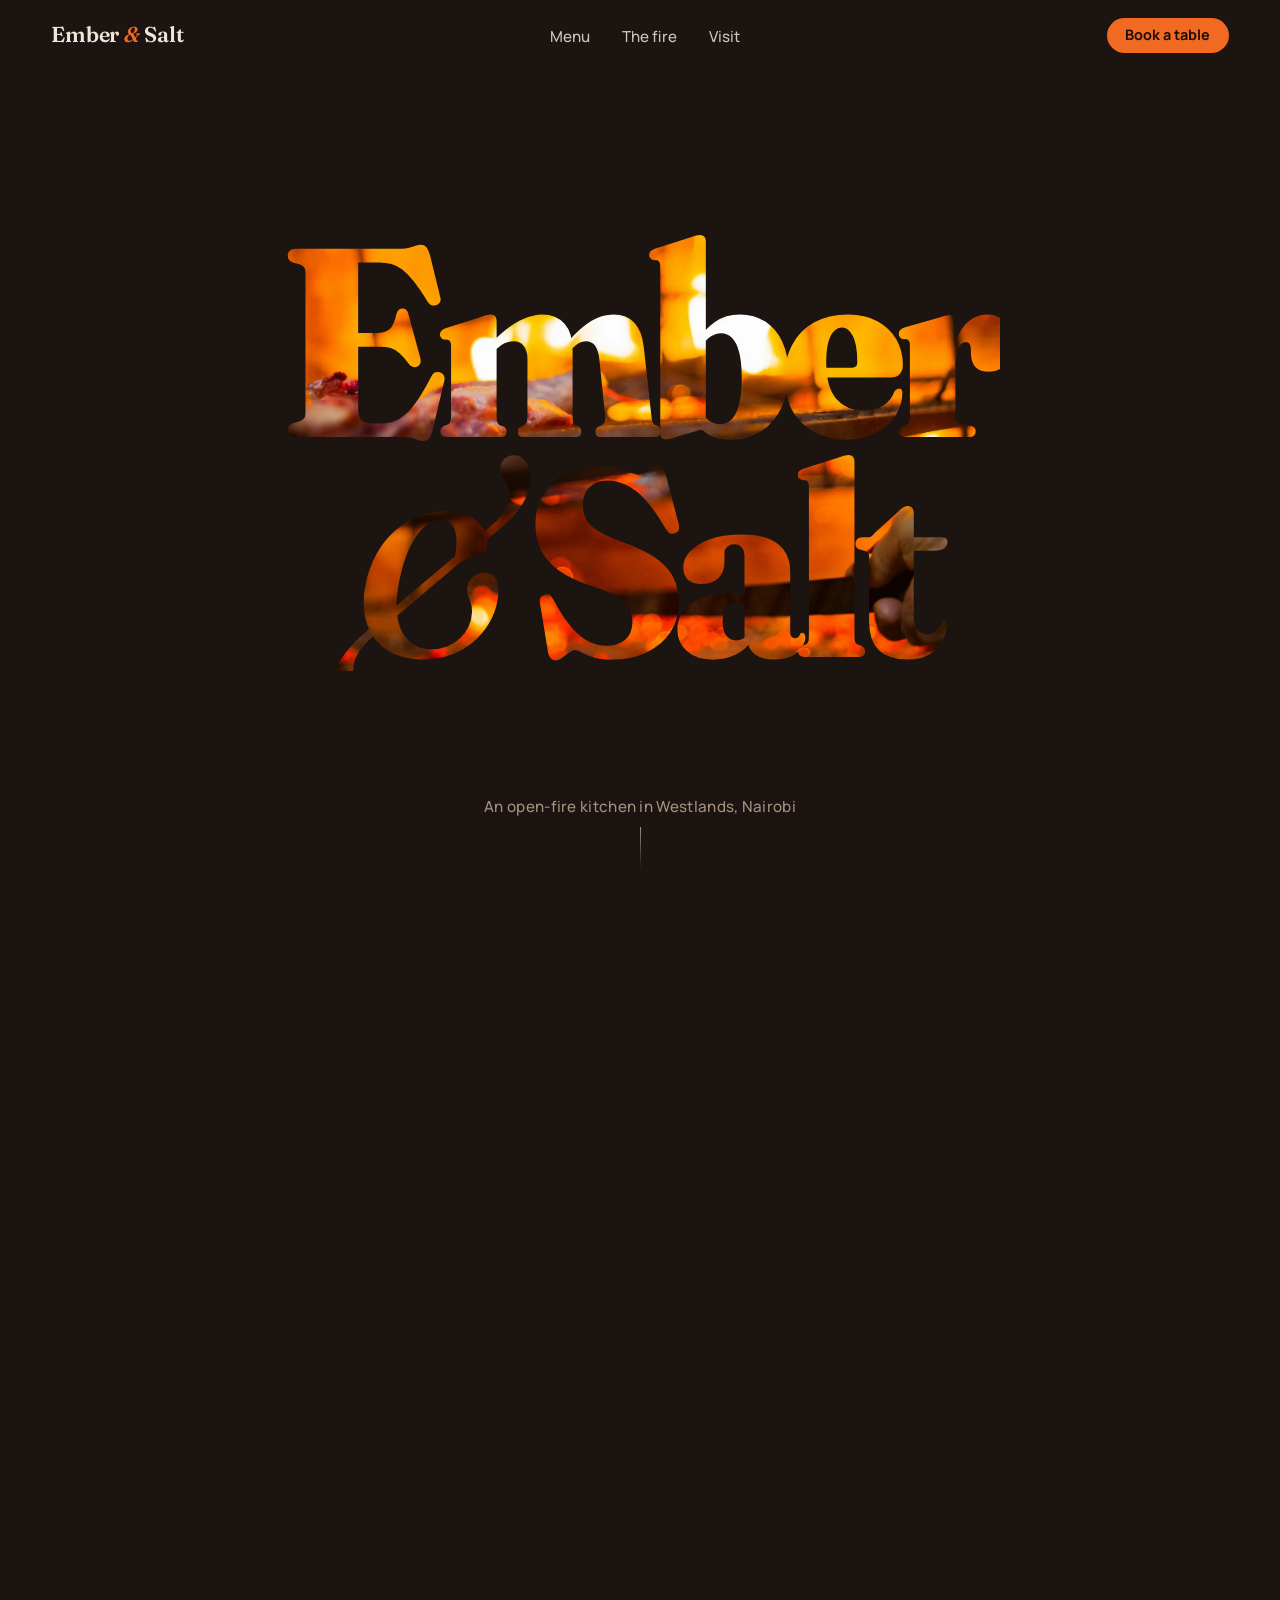
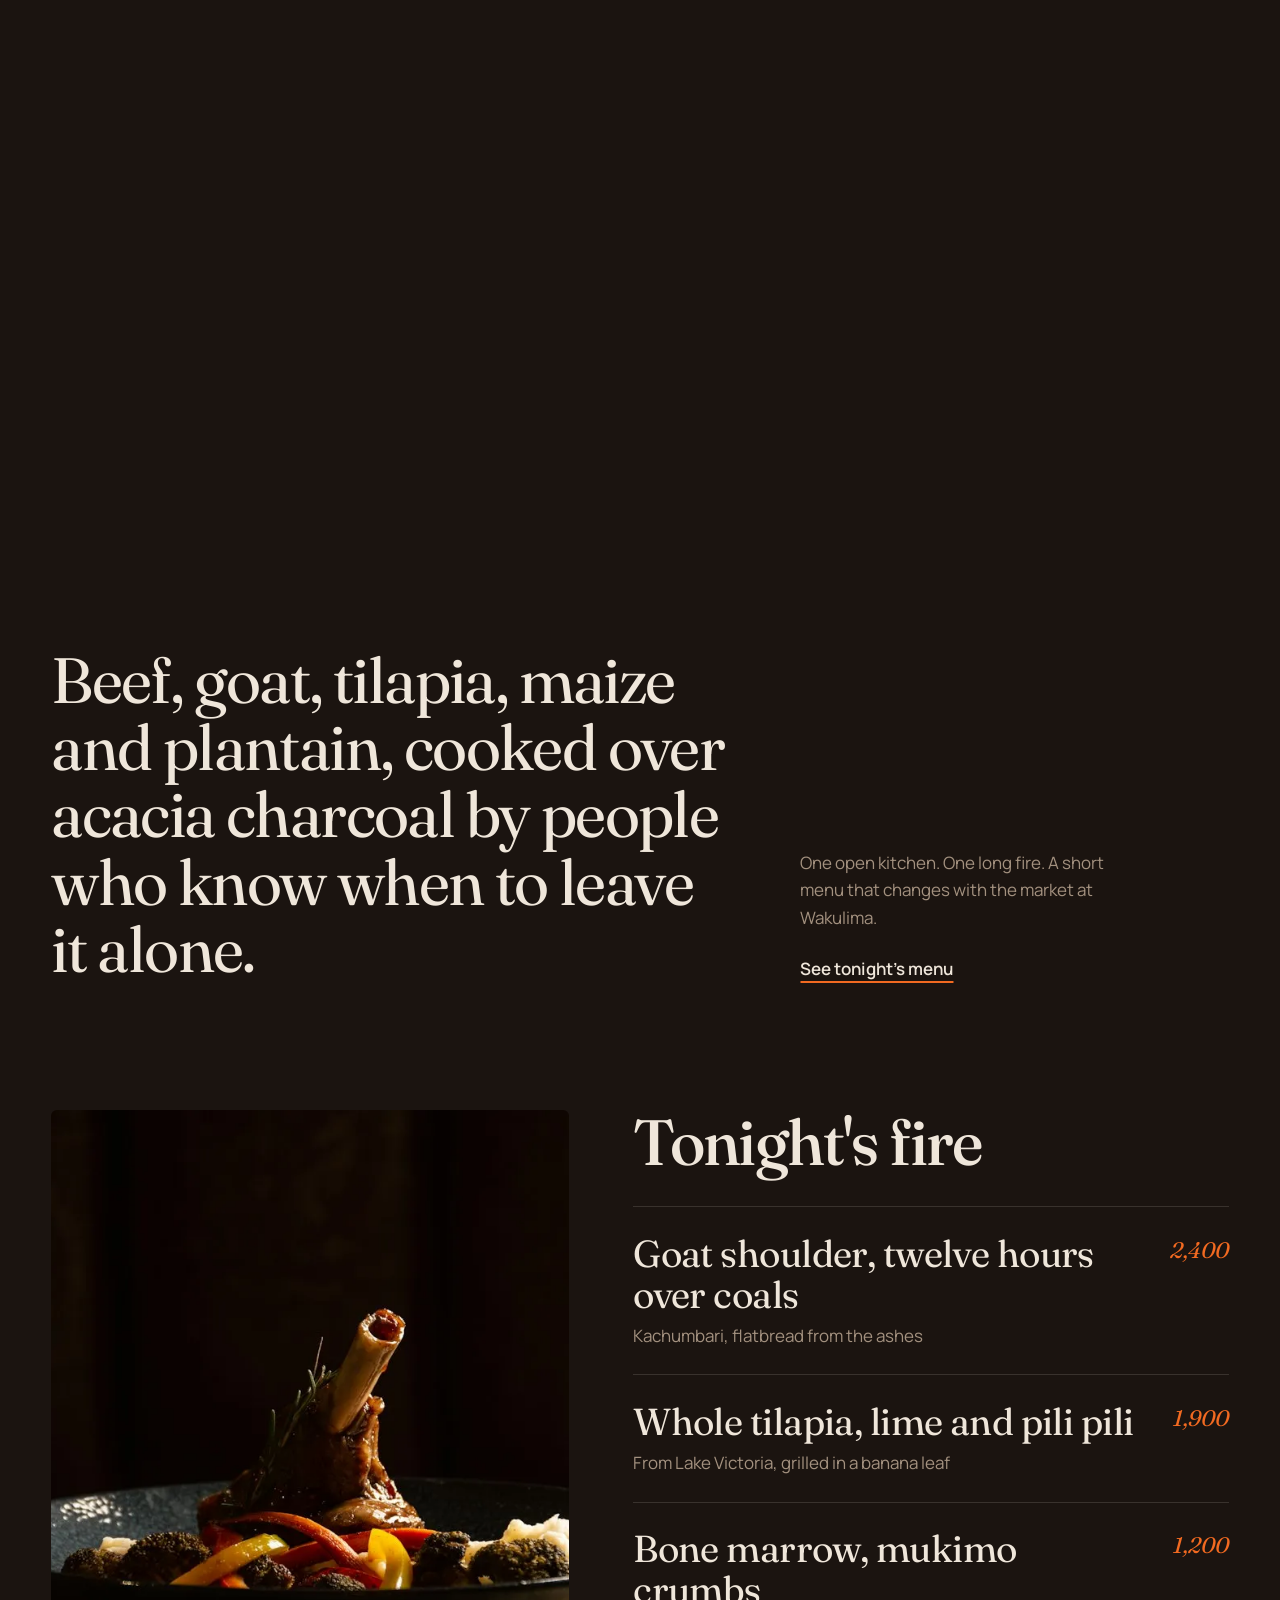
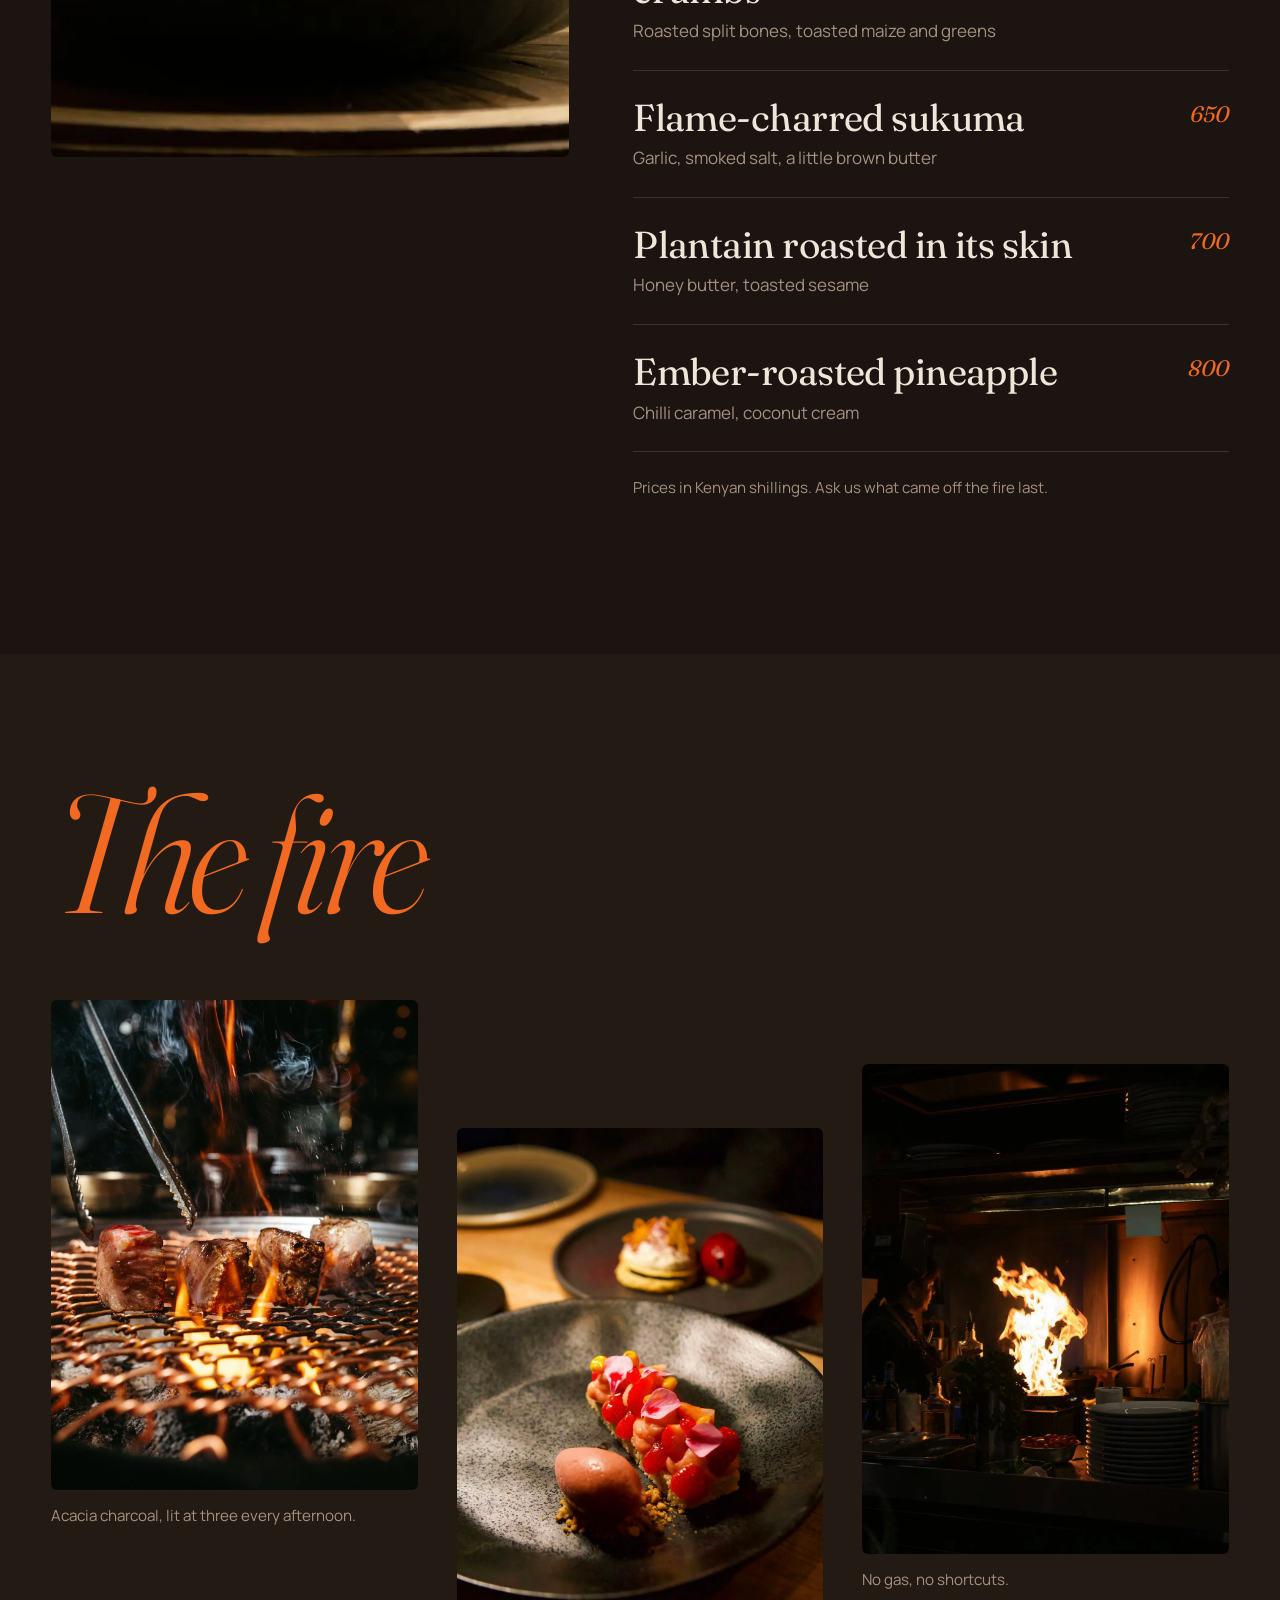
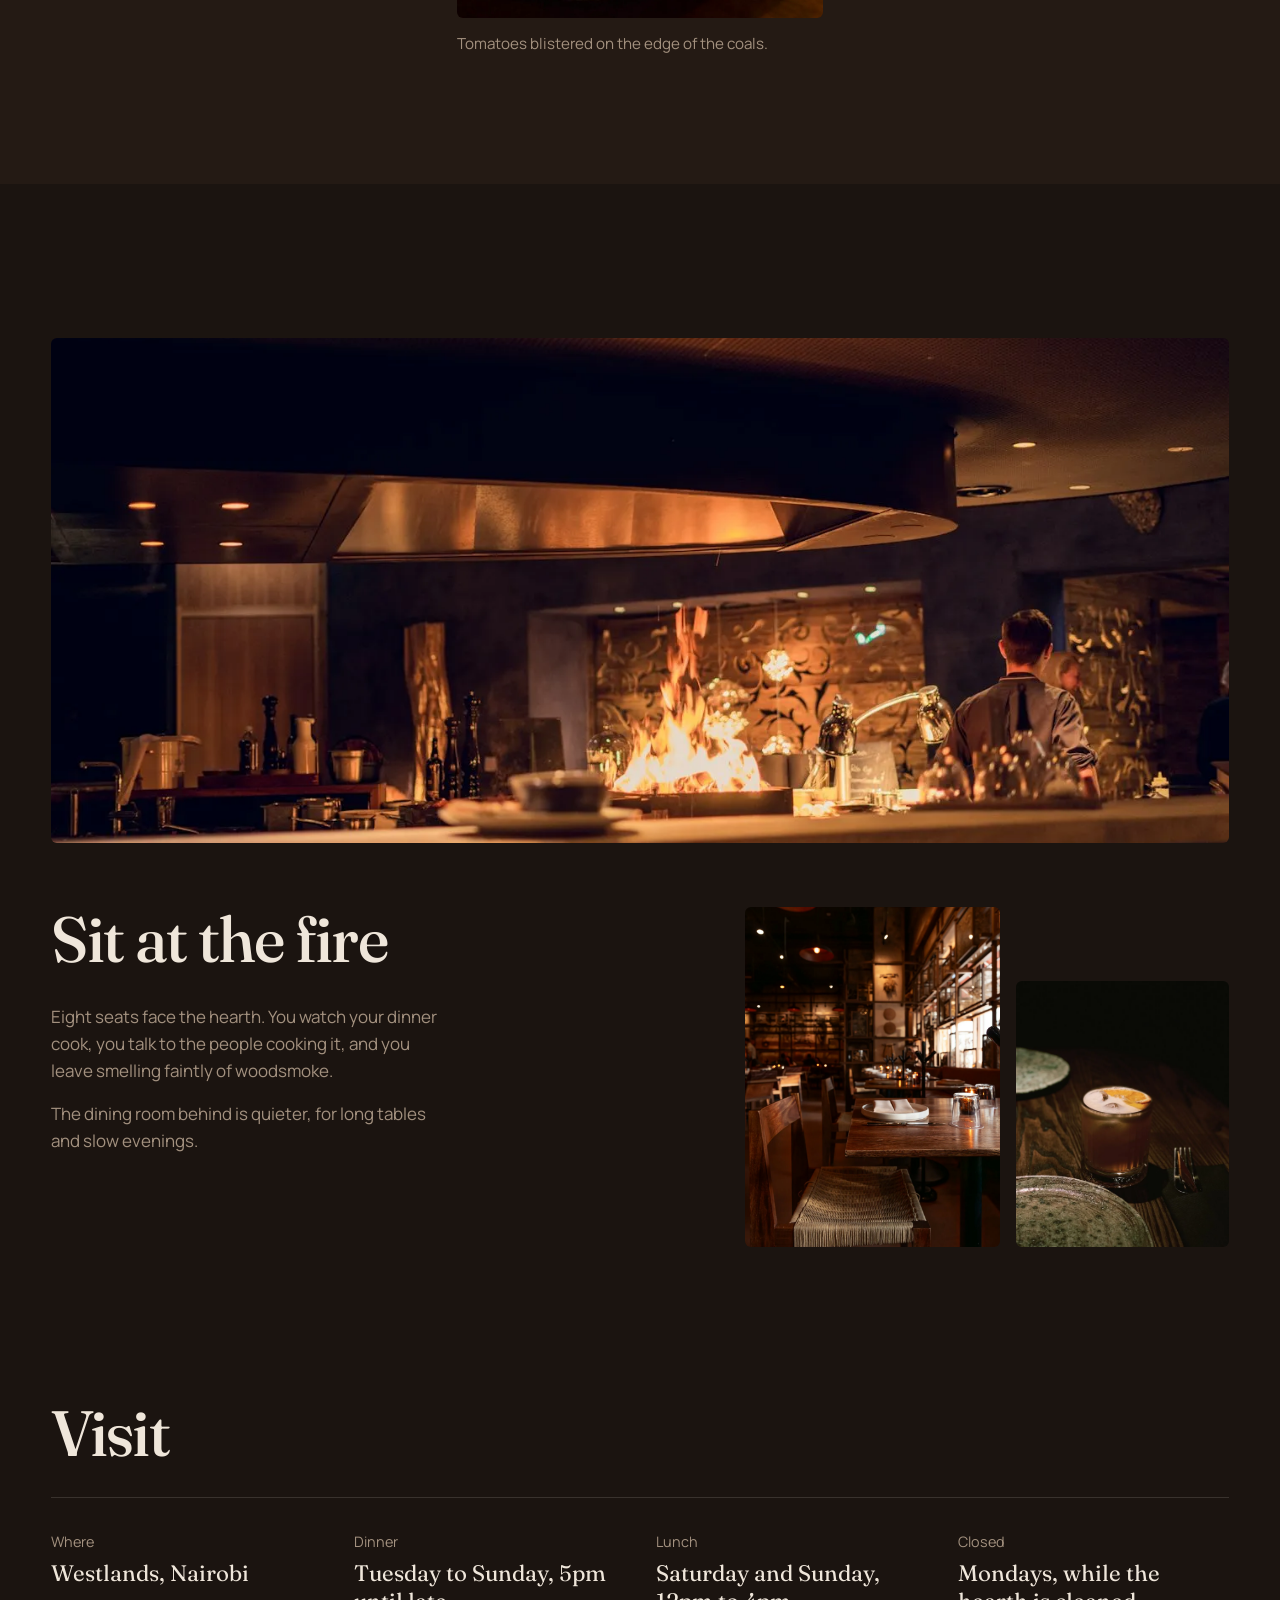
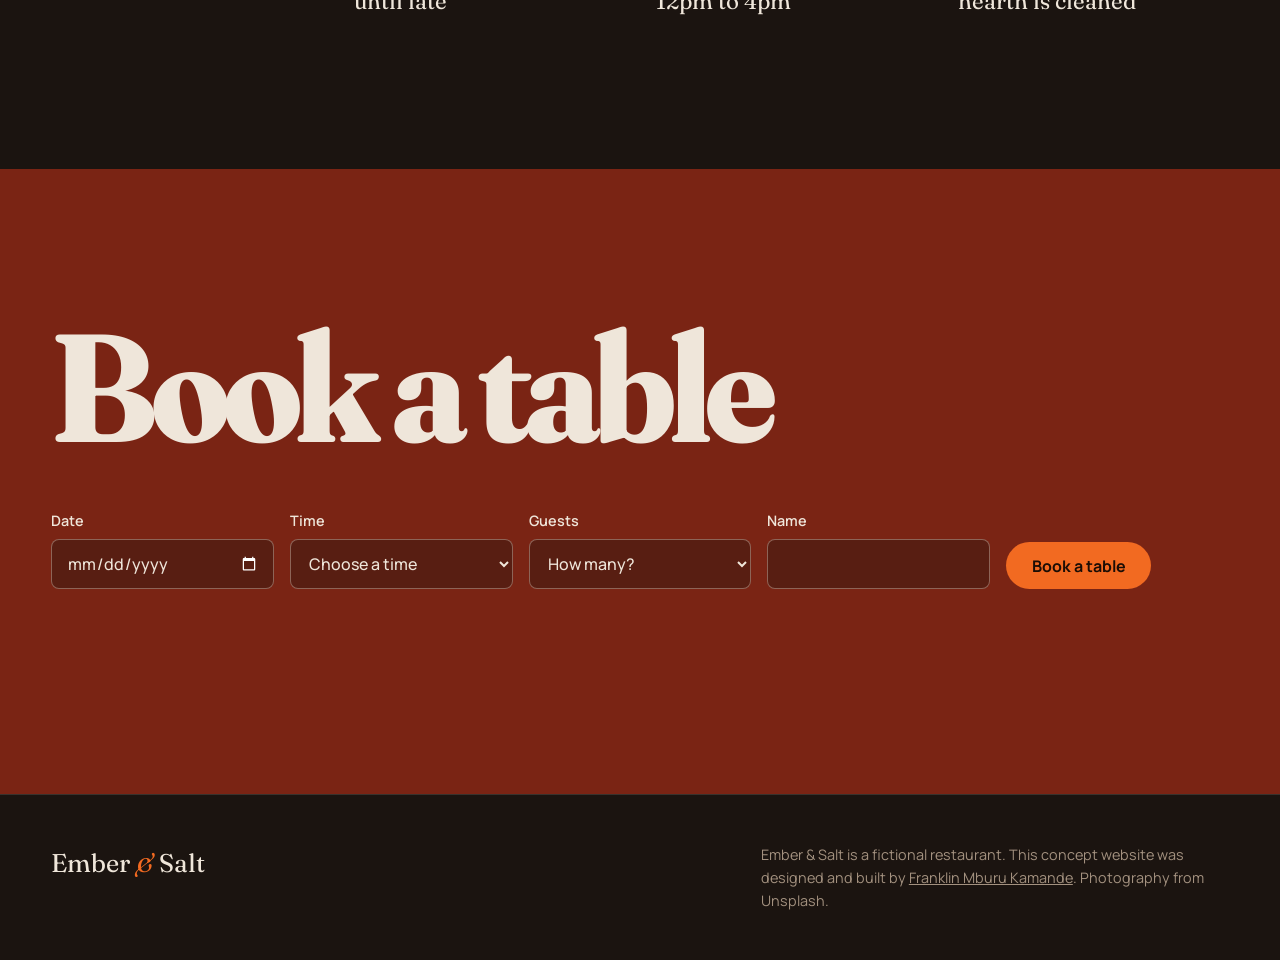
==== public/concepts/ember-and-salt/index.html @ 33015d69 "cp-16: Websites gallery shows three real concept sites (Keja, Ember & Salt, Nguvu) with real screens" ====
<!doctype html>
<html lang="en">
<head>
  <meta charset="utf-8">
  <meta name="viewport" content="width=device-width, initial-scale=1">
  <title>Ember &amp; Salt — Open-fire kitchen, Westlands, Nairobi</title>
  <meta name="description" content="An open-fire kitchen in Westlands, Nairobi. Everything is cooked over acacia charcoal. A concept website by Franklin Mburu Kamande.">
  <meta name="theme-color" content="#1B1410">
  <link rel="preload" href="fonts/fraunces.woff2" as="font" type="font/woff2" crossorigin>
  <link rel="preload" href="images/hero-fire.webp" as="image">
  <link rel="icon" href="data:image/svg+xml,%3Csvg xmlns='http://www.w3.org/2000/svg' viewBox='0 0 64 64'%3E%3Crect width='64' height='64' rx='14' fill='%231B1410'/%3E%3Ctext x='32' y='44' text-anchor='middle' font-family='Georgia,serif' font-size='34' font-style='italic' fill='%23F26A21'%3E%26amp;%3C/text%3E%3C/svg%3E">
  <link rel="stylesheet" href="styles.css">
</head>
<body>
  <a class="skip" href="#main">Skip to content</a>

  <header class="nav" id="nav">
    <a class="nav__brand" href="#top" aria-label="Ember and Salt, back to top">Ember <i>&amp;</i> Salt</a>
    <nav aria-label="Main">
      <ul class="nav__links">
        <li><a href="#menu">Menu</a></li>
        <li><a href="#fire">The fire</a></li>
        <li><a href="#visit">Visit</a></li>
      </ul>
    </nav>
    <a class="btn btn--small" href="#book">Book a table</a>
  </header>

  <main id="main">
    <!-- Hero: the name is filled with fire; scrolling dives through it -->
    <section class="hero" id="top" aria-label="Ember and Salt">
      <div class="hero__stage">
        <img class="hero__photo" src="images/hero-fire.webp" alt="Flames rising behind a grill loaded with meat over glowing charcoal" width="1800" height="2700">
        <div class="hero__shade" aria-hidden="true"></div>
        <h1 class="hero__title">
          <span class="hero__word">Ember</span>
          <span class="hero__word hero__word--amp"><i>&amp;</i> Salt</span>
        </h1>
        <p class="hero__line">An open-fire kitchen in Westlands, Nairobi</p>
        <p class="hero__after">Everything here meets the fire.</p>
        <span class="hero__cue" aria-hidden="true"></span>
      </div>
    </section>

    <section class="intro" aria-labelledby="intro-heading">
      <h2 id="intro-heading" class="intro__text">
        Beef, goat, tilapia, maize and plantain, cooked over acacia charcoal by people who know when to leave it alone.
      </h2>
      <div class="intro__meta">
        <p>One open kitchen. One long fire. A short menu that changes with the market at Wakulima.</p>
        <a class="link" href="#menu">See tonight's menu</a>
      </div>
    </section>

    <section class="menu" id="menu" aria-labelledby="menu-heading">
      <div class="menu__photo">
        <img src="images/dish-shank.webp" alt="Slow-roasted goat shoulder on the bone in a dark bowl" width="1200" height="798" loading="lazy">
      </div>
      <div class="menu__list">
        <h2 id="menu-heading" class="section-title">Tonight's fire</h2>
        <ul class="dishes">
          <li class="dish">
            <h3 class="dish__name">Goat shoulder, twelve hours over coals</h3>
            <p class="dish__desc">Kachumbari, flatbread from the ashes</p>
            <p class="dish__price"><span class="sr-only">Price: </span>2,400</p>
          </li>
          <li class="dish">
            <h3 class="dish__name">Whole tilapia, lime and pili pili</h3>
            <p class="dish__desc">From Lake Victoria, grilled in a banana leaf</p>
            <p class="dish__price"><span class="sr-only">Price: </span>1,900</p>
          </li>
          <li class="dish">
            <h3 class="dish__name">Bone marrow, mukimo crumbs</h3>
            <p class="dish__desc">Roasted split bones, toasted maize and greens</p>
            <p class="dish__price"><span class="sr-only">Price: </span>1,200</p>
          </li>
          <li class="dish">
            <h3 class="dish__name">Flame-charred sukuma</h3>
            <p class="dish__desc">Garlic, smoked salt, a little brown butter</p>
            <p class="dish__price"><span class="sr-only">Price: </span>650</p>
          </li>
          <li class="dish">
            <h3 class="dish__name">Plantain roasted in its skin</h3>
            <p class="dish__desc">Honey butter, toasted sesame</p>
            <p class="dish__price"><span class="sr-only">Price: </span>700</p>
          </li>
          <li class="dish">
            <h3 class="dish__name">Ember-roasted pineapple</h3>
            <p class="dish__desc">Chilli caramel, coconut cream</p>
            <p class="dish__price"><span class="sr-only">Price: </span>800</p>
          </li>
        </ul>
        <p class="menu__note">Prices in Kenyan shillings. Ask us what came off the fire last.</p>
      </div>
    </section>

    <section class="fire" id="fire" aria-labelledby="fire-heading">
      <h2 id="fire-heading" class="fire__title">The fire</h2>
      <div class="fire__grid">
        <figure class="fire__item fire__item--tall">
          <img src="images/coals.webp" alt="Meat searing on a grill over glowing charcoal" width="1200" height="1798" loading="lazy">
          <figcaption>Acacia charcoal, lit at three every afternoon.</figcaption>
        </figure>
        <figure class="fire__item fire__item--mid">
          <img src="images/dish-red.webp" alt="A plated dish of charred tomatoes and fresh flowers" width="1200" height="1800" loading="lazy">
          <figcaption>Tomatoes blistered on the edge of the coals.</figcaption>
        </figure>
        <figure class="fire__item fire__item--low">
          <img src="images/chef-flame.webp" alt="A cook working beside tall flames in the open kitchen" width="1200" height="1658" loading="lazy">
          <figcaption>No gas, no shortcuts.</figcaption>
        </figure>
      </div>
    </section>

    <section class="room" aria-labelledby="room-heading">
      <div class="room__photo">
        <img src="images/kitchen.webp" alt="The open kitchen with the fire burning behind the counter" width="1400" height="788" loading="lazy">
      </div>
      <div class="room__text">
        <h2 id="room-heading" class="section-title">Sit at the fire</h2>
        <p>Eight seats face the hearth. You watch your dinner cook, you talk to the people cooking it, and you leave smelling faintly of woodsmoke.</p>
        <p>The dining room behind is quieter, for long tables and slow evenings.</p>
      </div>
      <div class="room__side">
        <img src="images/interior.webp" alt="Warm, wood-panelled dining room lit by candles" width="1600" height="2400" loading="lazy">
        <img src="images/cocktail.webp" alt="A smoked dawa cocktail on a wooden bar" width="1000" height="1333" loading="lazy">
      </div>
    </section>

    <section class="visit" id="visit" aria-labelledby="visit-heading">
      <h2 id="visit-heading" class="section-title">Visit</h2>
      <dl class="visit__facts">
        <div><dt>Where</dt><dd>Westlands, Nairobi</dd></div>
        <div><dt>Dinner</dt><dd>Tuesday to Sunday, 5pm until late</dd></div>
        <div><dt>Lunch</dt><dd>Saturday and Sunday, 12pm to 4pm</dd></div>
        <div><dt>Closed</dt><dd>Mondays, while the hearth is cleaned</dd></div>
      </dl>
    </section>

    <section class="book" id="book" aria-labelledby="book-heading">
      <h2 id="book-heading" class="book__title">Book a table</h2>
      <form class="book__form" id="book-form" novalidate>
        <label>Date<input type="date" name="date" required></label>
        <label>Time
          <select name="time" required>
            <option value="">Choose a time</option>
            <option>17:30</option><option>18:30</option><option>19:30</option><option>20:30</option><option>21:30</option>
          </select>
        </label>
        <label>Guests
          <select name="guests" required>
            <option value="">How many?</option>
            <option>1</option><option>2</option><option>3</option><option>4</option><option>5</option><option>6</option>
          </select>
        </label>
        <label>Name<input type="text" name="name" autocomplete="name" required></label>
        <button class="btn" type="submit">Book a table</button>
        <p class="book__status" id="book-status" role="status" aria-live="polite"></p>
      </form>
    </section>
  </main>

  <footer class="footer">
    <p class="footer__brand">Ember <i>&amp;</i> Salt</p>
    <p class="footer__note">
      Ember &amp; Salt is a fictional restaurant. This concept website was designed and built by
      <a href="https://franklins-portfolio-v1.vercel.app/">Franklin Mburu Kamande</a>.
      Photography from Unsplash.
    </p>
  </footer>

  <script src="main.js"></script>
</body>
</html>
---- public/concepts/ember-and-salt/styles.css ----
@font-face {
  font-family: 'Fraunces';
  src: url('fonts/fraunces.woff2') format('woff2');
  font-weight: 100 900;
  font-style: normal;
  font-display: swap;
}
@font-face {
  font-family: 'Fraunces';
  src: url('fonts/fraunces-italic.woff2') format('woff2');
  font-weight: 100 900;
  font-style: italic;
  font-display: swap;
}
@font-face {
  font-family: 'Manrope';
  src: url('fonts/manrope.woff2') format('woff2');
  font-weight: 200 800;
  font-display: swap;
}

:root {
  --charcoal: #1b1410;
  --charcoal-2: #241a14;
  --ash: #efe6da;
  --smoke: #a3917f;
  --ember: #f26a21;
  --coal-red: #7a2414;
  --line: rgba(239, 230, 218, 0.14);

  --display: 'Fraunces', Georgia, 'Times New Roman', serif;
  --body: 'Manrope', system-ui, sans-serif;

  --step-0: 1.0625rem;
  --step-1: 1.4rem;
  --step-2: clamp(1.6rem, 1.2rem + 1.6vw, 2.35rem);
  --step-3: clamp(2.2rem, 1.4rem + 3.4vw, 4rem);
  --gutter: clamp(1.25rem, 4vw, 4rem);
}

*,
*::before,
*::after {
  box-sizing: border-box;
}

html {
  scroll-behavior: smooth;
}

body {
  margin: 0;
  background: var(--charcoal);
  color: var(--ash);
  font-family: var(--body);
  font-size: var(--step-0);
  line-height: 1.6;
  -webkit-font-smoothing: antialiased;
}

img {
  display: block;
  max-width: 100%;
  height: auto;
}

a {
  color: inherit;
}

:focus-visible {
  outline: 2px solid var(--ember);
  outline-offset: 4px;
  border-radius: 4px;
}

.sr-only {
  position: absolute;
  width: 1px;
  height: 1px;
  overflow: hidden;
  clip: rect(0 0 0 0);
  white-space: nowrap;
}

.skip {
  position: absolute;
  left: 1rem;
  top: -4rem;
  z-index: 100;
  padding: 0.6rem 1rem;
  background: var(--ash);
  color: var(--charcoal);
  border-radius: 6px;
}
.skip:focus {
  top: 1rem;
}

/* Buttons and links */
.btn {
  display: inline-flex;
  align-items: center;
  justify-content: center;
  gap: 0.5rem;
  padding: 0.95rem 1.6rem;
  border: 0;
  border-radius: 999px;
  background: var(--ember);
  color: #1b0d05;
  font: 700 1rem/1 var(--body);
  text-decoration: none;
  cursor: pointer;
  transition: background-color 0.2s ease, transform 0.2s ease;
}
.btn:hover {
  background: #ff8240;
}
.btn:active {
  transform: translateY(1px);
}
.btn--small {
  padding: 0.65rem 1.15rem;
  font-size: 0.9rem;
}

.link {
  font-weight: 600;
  text-decoration: underline;
  text-decoration-color: var(--ember);
  text-decoration-thickness: 2px;
  text-underline-offset: 6px;
}
.link:hover {
  color: var(--ember);
}

/* Navigation */
.nav {
  position: fixed;
  inset: 0 0 auto;
  z-index: 50;
  display: flex;
  align-items: center;
  justify-content: space-between;
  gap: 1.5rem;
  padding: 1.1rem var(--gutter);
  transition: background-color 0.35s ease, backdrop-filter 0.35s ease;
}
.nav.is-solid {
  background: rgba(27, 20, 16, 0.86);
  backdrop-filter: blur(14px);
  border-bottom: 1px solid var(--line);
}
.nav__brand {
  font-family: var(--display);
  font-size: 1.35rem;
  font-weight: 600;
  text-decoration: none;
  letter-spacing: -0.01em;
}
.nav__brand i {
  color: var(--ember);
}
.nav__links {
  display: flex;
  gap: 2rem;
  margin: 0;
  padding: 0;
  list-style: none;
}
.nav__links a {
  font-size: 0.95rem;
  font-weight: 500;
  text-decoration: none;
  opacity: 0.85;
}
.nav__links a:hover {
  opacity: 1;
  color: var(--ember);
}

/* Hero */
.hero {
  position: relative;
  height: 230vh;
}
.hero__stage {
  position: sticky;
  top: 0;
  height: 100vh;
  height: 100svh;
  overflow: hidden;
  display: grid;
  place-items: center;
  --p: 0;
}
.hero__photo {
  position: absolute;
  inset: 0;
  width: 100%;
  height: 100%;
  object-fit: cover;
  object-position: 50% 62%;
  opacity: calc((var(--p) - 0.28) * 2.4);
  transform: scale(calc(1.15 - var(--p) * 0.15));
}
.hero__shade {
  position: absolute;
  inset: 0;
  background: radial-gradient(ellipse at 50% 40%, transparent 30%, rgba(27, 20, 16, 0.75) 100%);
  opacity: calc((var(--p) - 0.28) * 2);
}
.hero__title {
  position: relative;
  margin: 0;
  display: flex;
  flex-direction: column;
  align-items: center;
  font-family: var(--display);
  font-weight: 800;
  font-variation-settings: 'opsz' 144, 'SOFT' 50;
  font-size: clamp(5.5rem, 21vw, 22rem);
  line-height: 0.82;
  letter-spacing: -0.045em;
  text-align: center;
  background: url('images/hero-fire.webp') 50% 70% / cover;
  -webkit-background-clip: text;
  background-clip: text;
  color: transparent;
  transform-origin: 50% 64%;
  transform: scale(calc(1 + var(--p) * var(--p) * 14));
  opacity: calc(1 - max(0, var(--p) - 0.55) * 3.2);
  will-change: transform, opacity;
}
.hero__word--amp {
  white-space: nowrap;
}
.hero__word--amp i {
  font-style: italic;
  font-weight: 500;
}
.hero__line {
  position: absolute;
  bottom: 9vh;
  margin: 0;
  font-size: 0.95rem;
  font-weight: 500;
  letter-spacing: 0.02em;
  color: var(--smoke);
  opacity: calc(1 - var(--p) * 5);
}
.hero__after {
  position: absolute;
  left: var(--gutter);
  right: var(--gutter);
  bottom: 12vh;
  margin: 0;
  max-width: 14ch;
  font-family: var(--display);
  font-size: var(--step-3);
  font-weight: 500;
  line-height: 1;
  letter-spacing: -0.02em;
  opacity: calc((var(--p) - 0.75) * 5);
  transform: translateY(calc((1 - var(--p)) * 40px));
}
.hero__cue {
  position: absolute;
  bottom: 3.5vh;
  width: 1px;
  height: 42px;
  background: linear-gradient(var(--ash), transparent);
  opacity: calc(0.6 - var(--p) * 4);
}

/* Intro */
.intro {
  display: grid;
  grid-template-columns: minmax(0, 1.6fr) minmax(0, 1fr);
  gap: clamp(2rem, 5vw, 6rem);
  align-items: end;
  padding: clamp(6rem, 14vw, 11rem) var(--gutter) clamp(5rem, 10vw, 8rem);
}
.intro__text {
  margin: 0;
  max-width: 22ch;
  font-family: var(--display);
  font-size: var(--step-3);
  font-weight: 400;
  line-height: 1.05;
  letter-spacing: -0.025em;
}
.intro__meta p {
  margin: 0 0 1.5rem;
  max-width: 34ch;
  color: var(--smoke);
}

.section-title {
  margin: 0 0 2rem;
  font-family: var(--display);
  font-size: var(--step-3);
  font-weight: 500;
  line-height: 1;
  letter-spacing: -0.025em;
}

/* Menu */
.menu {
  display: grid;
  grid-template-columns: minmax(0, 1fr) minmax(0, 1.15fr);
  gap: clamp(2rem, 5vw, 6rem);
  padding: 0 var(--gutter) clamp(6rem, 12vw, 10rem);
}
.menu__photo {
  position: sticky;
  top: 6rem;
  align-self: start;
  border-radius: 6px;
  overflow: hidden;
  aspect-ratio: 4 / 5;
}
.menu__photo img {
  width: 100%;
  height: 100%;
  object-fit: cover;
}
.dishes {
  margin: 0;
  padding: 0;
  list-style: none;
  border-top: 1px solid var(--line);
}
.dish {
  display: grid;
  grid-template-columns: minmax(0, 1fr) auto;
  column-gap: 1.5rem;
  padding: 1.6rem 0;
  border-bottom: 1px solid var(--line);
}
.dish__name {
  margin: 0;
  font-family: var(--display);
  font-size: var(--step-2);
  font-weight: 400;
  line-height: 1.1;
  letter-spacing: -0.015em;
}
.dish__desc {
  grid-column: 1;
  margin: 0.4rem 0 0;
  color: var(--smoke);
}
.dish__price {
  grid-column: 2;
  grid-row: 1;
  margin: 0;
  font-family: var(--display);
  font-size: var(--step-1);
  font-style: italic;
  color: var(--ember);
}
.menu__note {
  margin: 1.5rem 0 0;
  font-size: 0.95rem;
  color: var(--smoke);
}

/* The fire: three images, staggered */
.fire {
  padding: clamp(5rem, 10vw, 8rem) var(--gutter);
  background: var(--charcoal-2);
}
.fire__title {
  margin: 0 0 clamp(2.5rem, 6vw, 5rem);
  font-family: var(--display);
  font-style: italic;
  font-weight: 300;
  font-size: clamp(4rem, 13vw, 12rem);
  line-height: 0.85;
  letter-spacing: -0.04em;
  color: var(--ember);
}
.fire__grid {
  display: grid;
  grid-template-columns: repeat(3, minmax(0, 1fr));
  gap: clamp(1rem, 3vw, 2.5rem);
  align-items: start;
}
.fire__item {
  margin: 0;
}
.fire__item img {
  width: 100%;
  aspect-ratio: 3 / 4;
  object-fit: cover;
  border-radius: 6px;
}
.fire__item--mid {
  margin-top: clamp(3rem, 10vw, 9rem);
}
.fire__item--low {
  margin-top: clamp(1.5rem, 5vw, 4.5rem);
}
.fire__item figcaption {
  margin-top: 0.9rem;
  font-size: 0.95rem;
  color: var(--smoke);
}

/* Room */
.room {
  display: grid;
  grid-template-columns: minmax(0, 1.3fr) minmax(0, 1fr);
  grid-template-areas:
    'photo photo'
    'text side';
  gap: clamp(2rem, 5vw, 5rem);
  padding: clamp(6rem, 12vw, 10rem) var(--gutter);
}
.room__photo {
  grid-area: photo;
}
.room__photo img {
  width: 100%;
  aspect-ratio: 21 / 9;
  object-fit: cover;
  border-radius: 6px;
}
.room__text {
  grid-area: text;
  max-width: 40ch;
}
.room__text p {
  margin: 0 0 1rem;
  color: var(--smoke);
}
.room__side {
  grid-area: side;
  display: grid;
  grid-template-columns: 1.2fr 1fr;
  gap: 1rem;
  align-items: end;
}
.room__side img {
  width: 100%;
  object-fit: cover;
  border-radius: 6px;
  aspect-ratio: 3 / 4;
}
.room__side img:last-child {
  aspect-ratio: 4 / 5;
}

/* Visit */
.visit {
  padding: 0 var(--gutter) clamp(6rem, 12vw, 10rem);
}
.visit__facts {
  display: grid;
  grid-template-columns: repeat(4, minmax(0, 1fr));
  gap: 2rem;
  margin: 0;
  border-top: 1px solid var(--line);
  padding-top: 2rem;
}
.visit__facts dt {
  font-size: 0.9rem;
  color: var(--smoke);
  margin-bottom: 0.4rem;
}
.visit__facts dd {
  margin: 0;
  font-family: var(--display);
  font-size: var(--step-1);
  line-height: 1.25;
}

/* Book */
.book {
  position: relative;
  padding: clamp(6rem, 12vw, 10rem) var(--gutter);
  background: var(--coal-red);
  overflow: hidden;
}
.book__title {
  margin: 0 0 clamp(2rem, 5vw, 3.5rem);
  font-family: var(--display);
  font-weight: 800;
  font-variation-settings: 'opsz' 144, 'SOFT' 50;
  font-size: clamp(3.5rem, 12vw, 11rem);
  line-height: 0.85;
  letter-spacing: -0.045em;
}
.book__form {
  display: grid;
  grid-template-columns: repeat(4, minmax(0, 1fr)) auto;
  gap: 1rem;
  align-items: end;
  max-width: 1100px;
}
.book__form label {
  display: grid;
  gap: 0.45rem;
  font-size: 0.9rem;
  font-weight: 600;
}
.book__form input,
.book__form select {
  width: 100%;
  min-height: 3.1rem;
  padding: 0 0.9rem;
  border: 1px solid rgba(239, 230, 218, 0.35);
  border-radius: 8px;
  background: rgba(27, 20, 16, 0.35);
  color: var(--ash);
  font: 500 1rem var(--body);
  color-scheme: dark;
}
.book__form input:focus,
.book__form select:focus {
  border-color: var(--ash);
  outline: none;
}
.book__status {
  grid-column: 1 / -1;
  min-height: 1.6em;
  margin: 0.5rem 0 0;
  font-weight: 600;
}

/* Footer */
.footer {
  display: flex;
  flex-wrap: wrap;
  justify-content: space-between;
  gap: 1.5rem;
  padding: 3rem var(--gutter);
  border-top: 1px solid var(--line);
}
.footer__brand {
  margin: 0;
  font-family: var(--display);
  font-size: 1.6rem;
}
.footer__brand i {
  color: var(--ember);
}
.footer__note {
  margin: 0;
  max-width: 52ch;
  font-size: 0.9rem;
  color: var(--smoke);
}

/* Small screens */
@media (max-width: 860px) {
  .nav__links {
    display: none;
  }
  .intro,
  .menu,
  .room {
    grid-template-columns: 1fr;
  }
  .room {
    grid-template-areas: 'photo' 'text' 'side';
  }
  .menu__photo {
    position: relative;
    top: 0;
    aspect-ratio: 16 / 10;
  }
  .fire__grid {
    grid-template-columns: repeat(2, minmax(0, 1fr));
  }
  .fire__item--low {
    display: none;
  }
  .visit__facts {
    grid-template-columns: repeat(2, minmax(0, 1fr));
  }
  .book__form {
    grid-template-columns: repeat(2, minmax(0, 1fr));
  }
  .book__form .btn {
    grid-column: 1 / -1;
  }
}

@media (prefers-reduced-motion: reduce) {
  html {
    scroll-behavior: auto;
  }
  .hero {
    height: 100vh;
  }
  .hero__stage {
    --p: 0 !important;
  }
}

@media (max-width: 600px) {
  .hero__title {
    font-size: 30vw;
  }
}
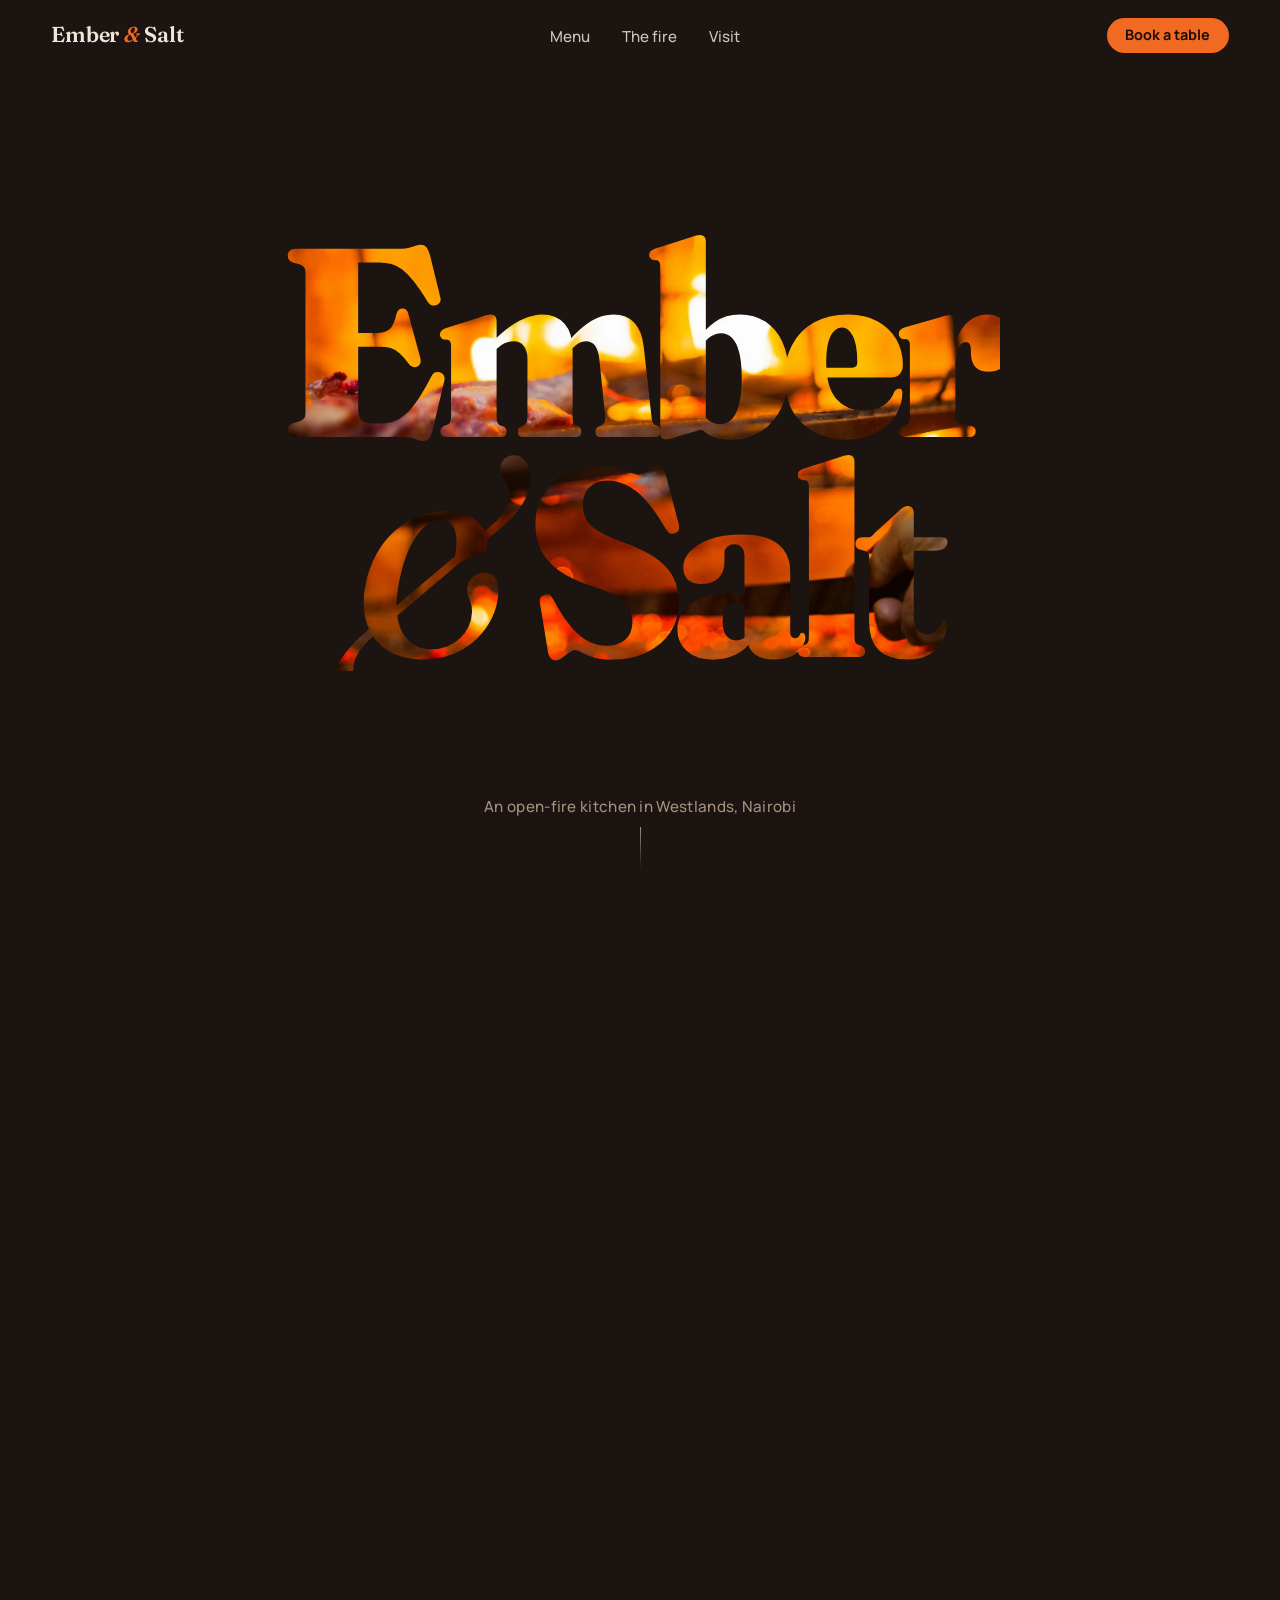
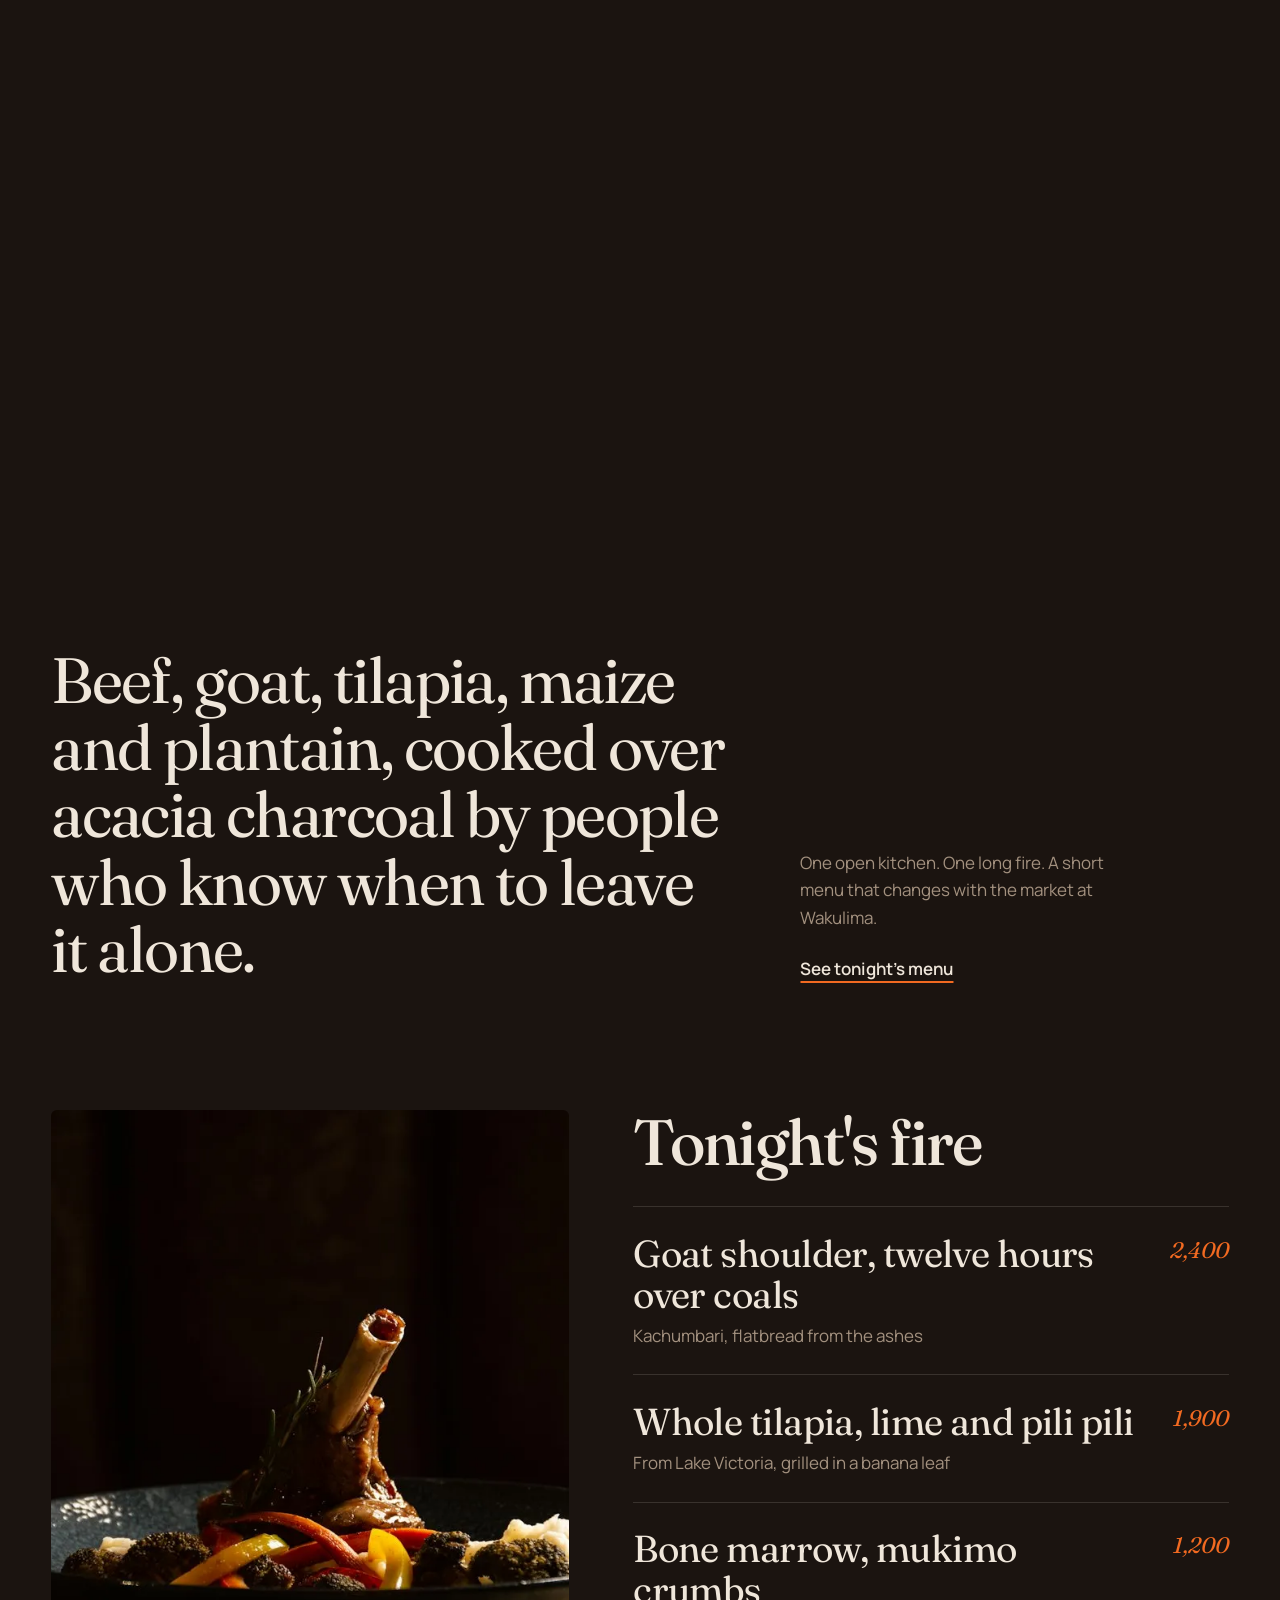
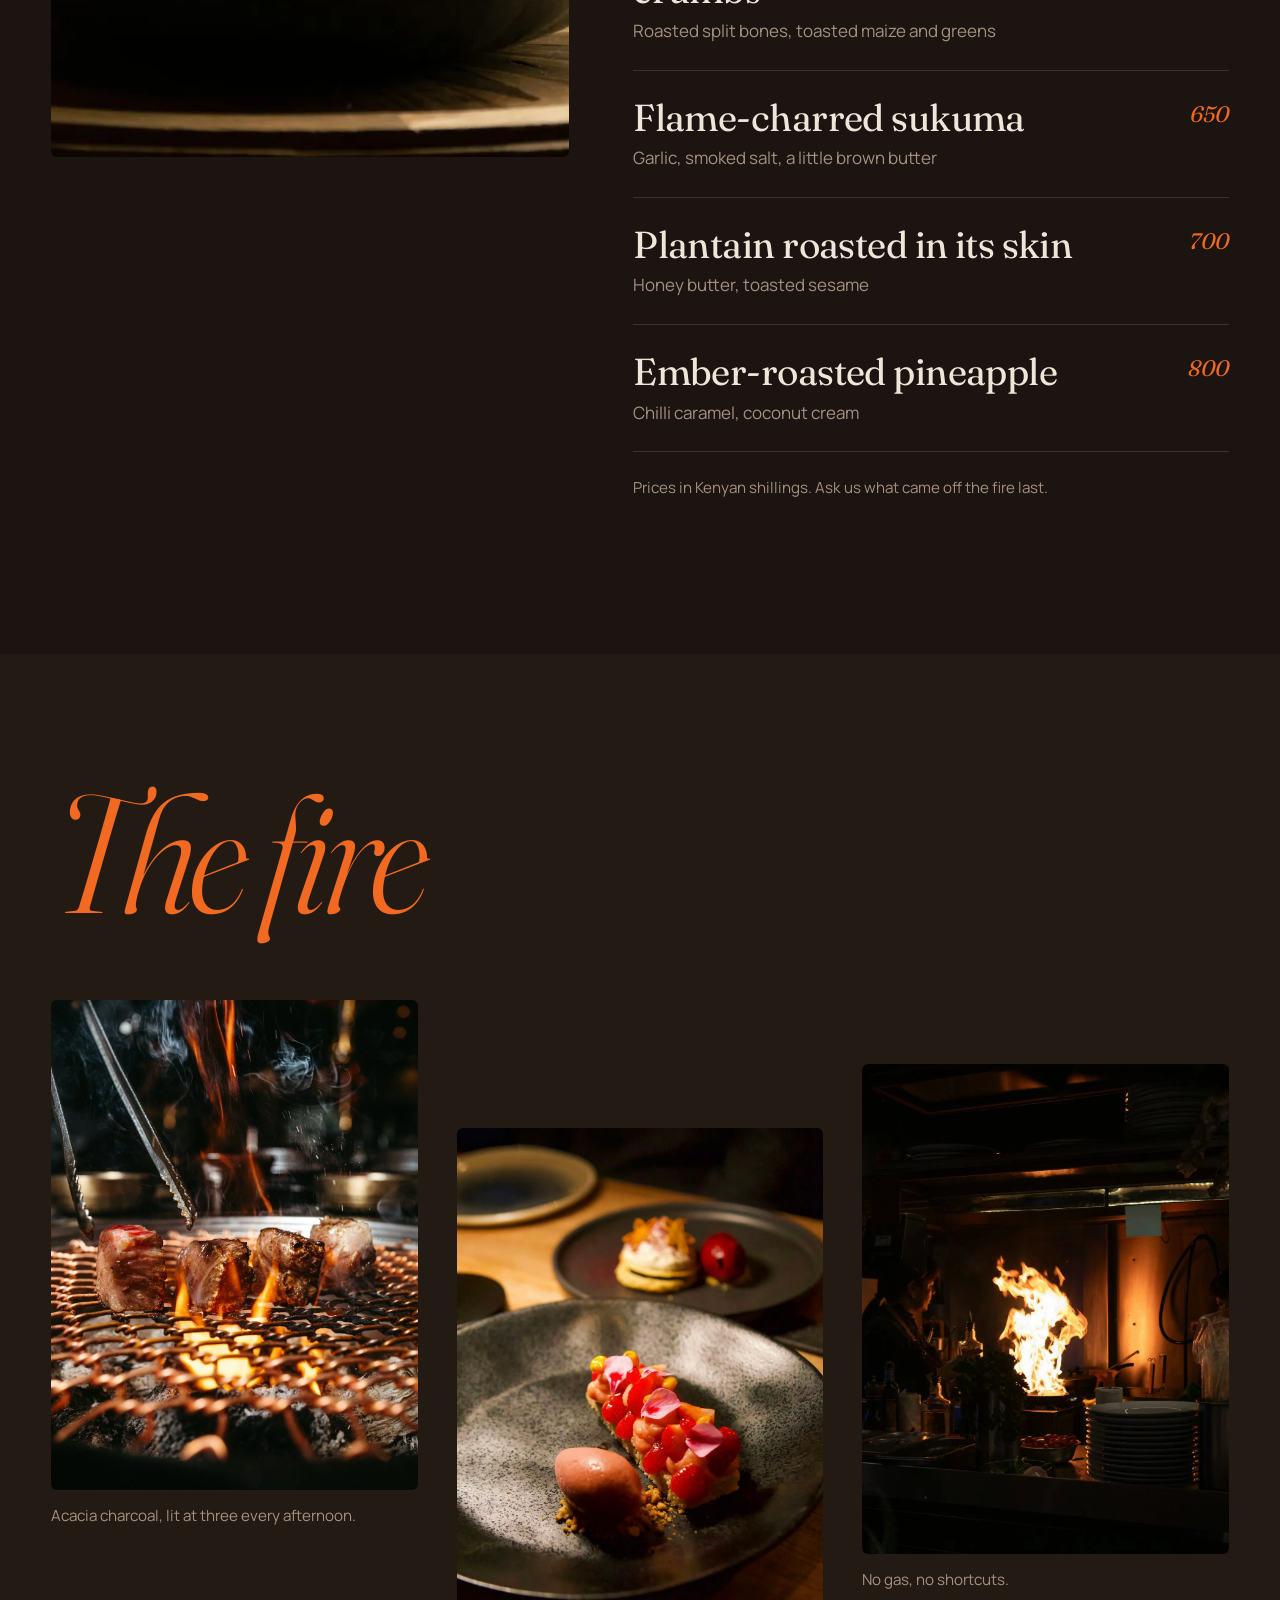
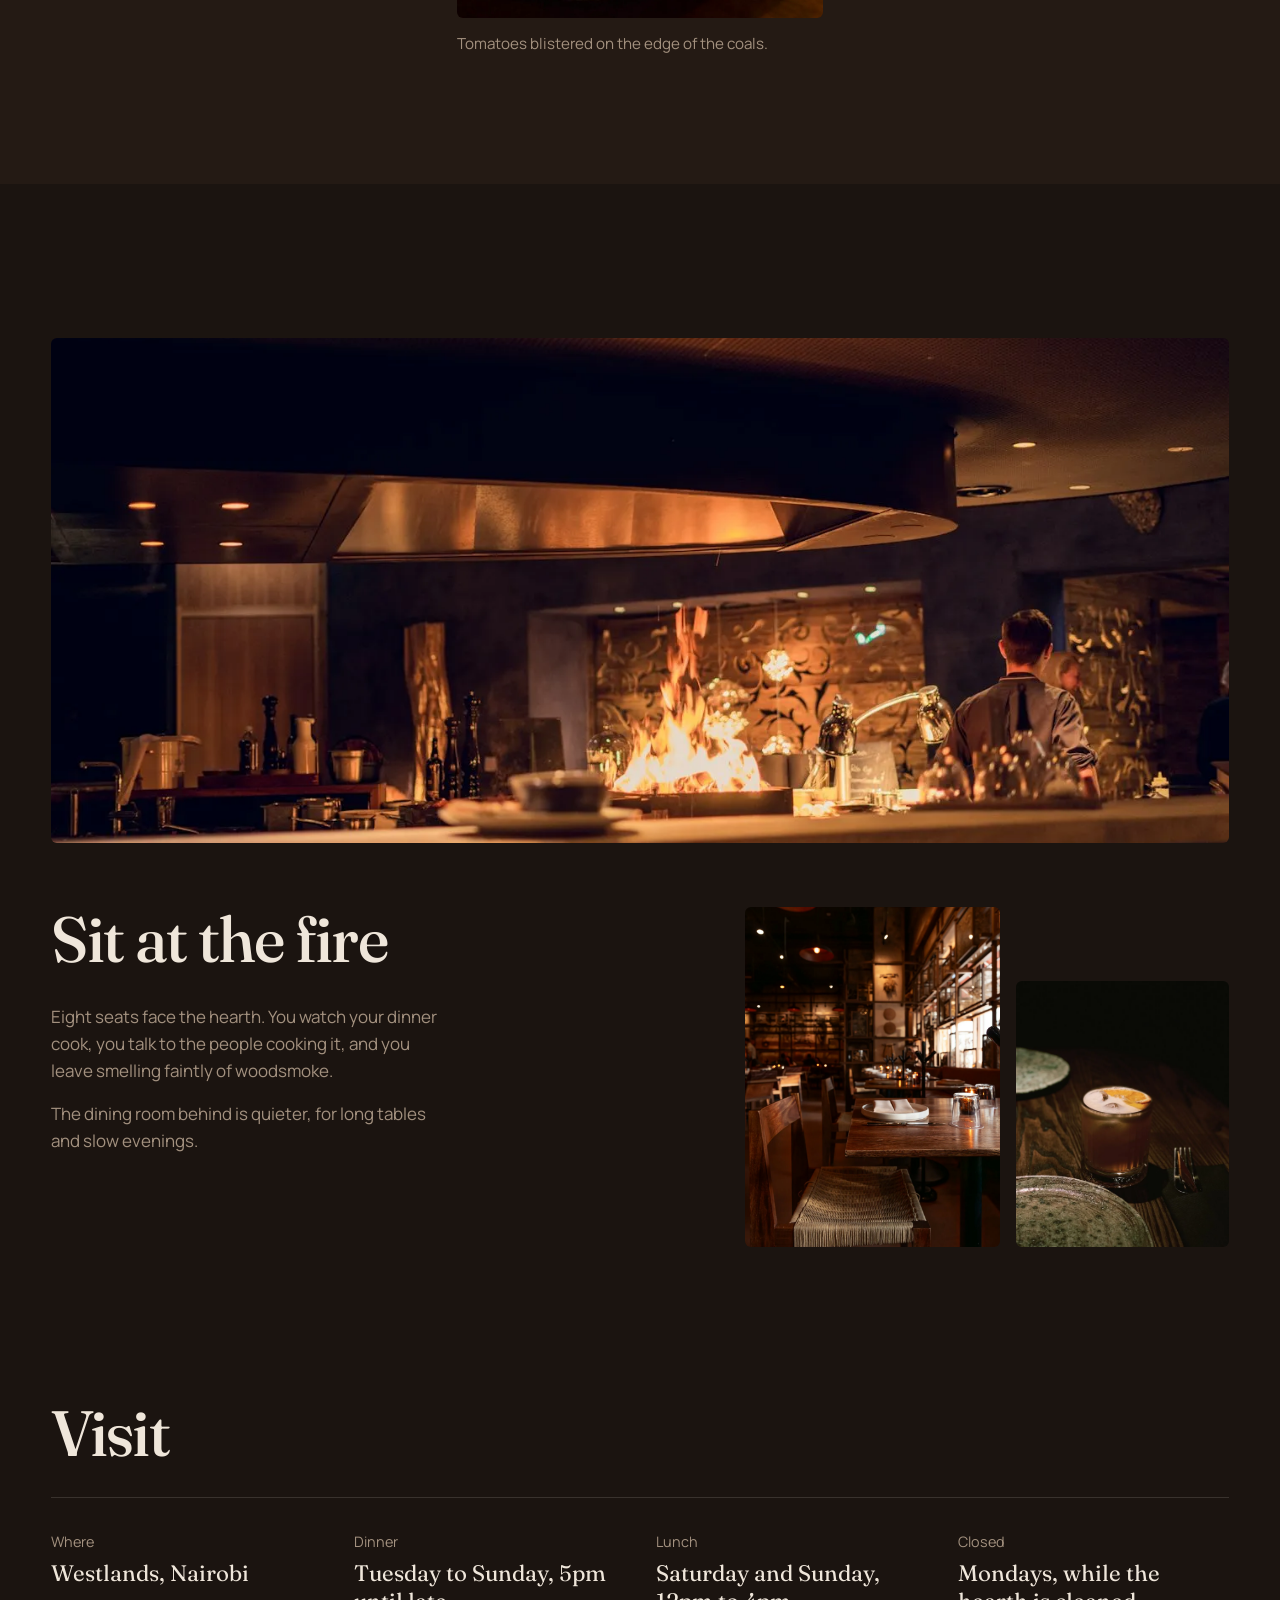
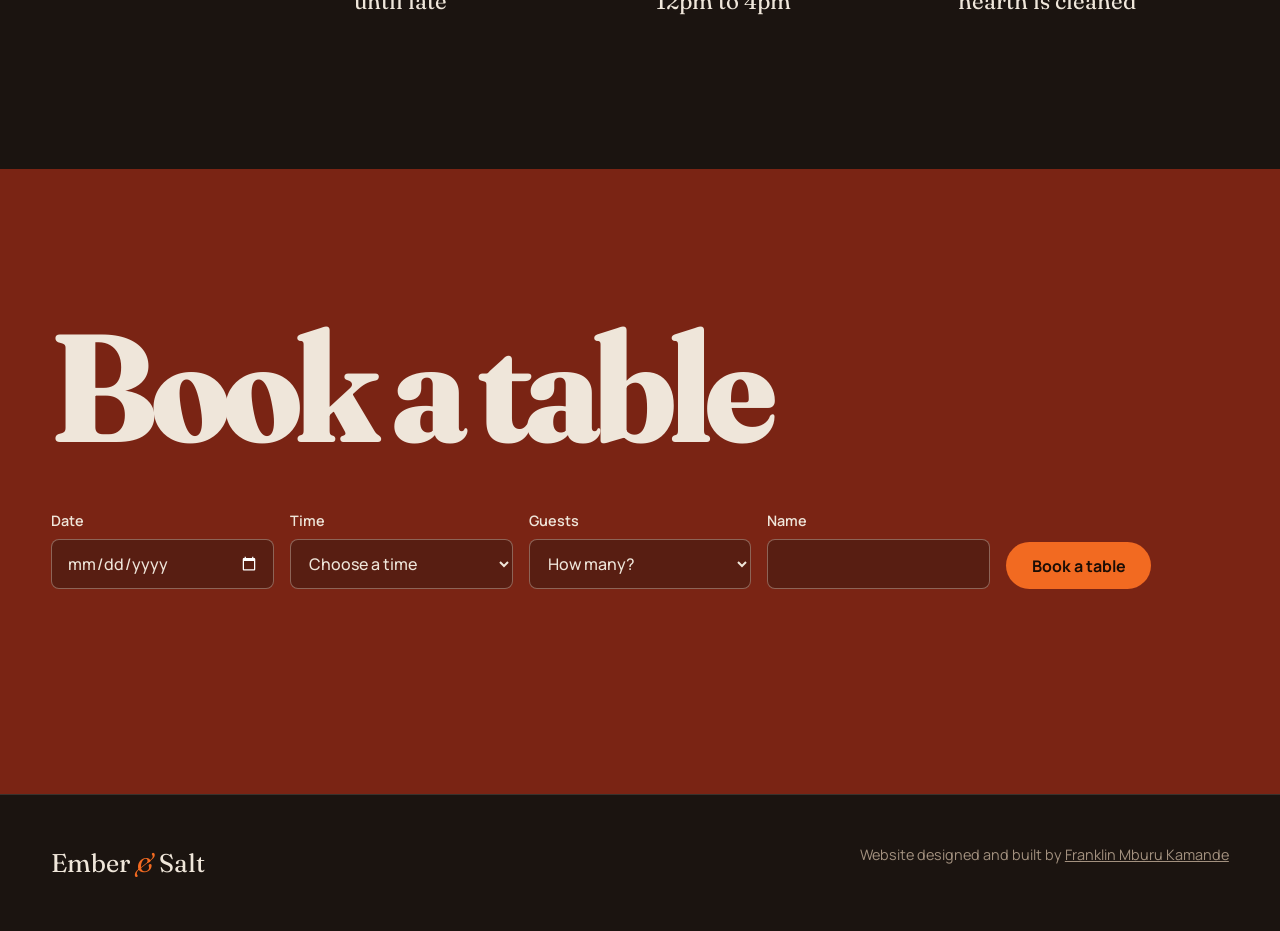
==== commit e9c8db0c: "cp-21: cp-21: Six new showcase sites in the Websites gallery (Enkare safari camp, Tabasamu dental st" ====
--- a/public/concepts/ember-and-salt/index.html
+++ b/public/concepts/ember-and-salt/index.html
@@ -4,7 +4,7 @@
   <meta charset="utf-8">
   <meta name="viewport" content="width=device-width, initial-scale=1">
   <title>Ember &amp; Salt — Open-fire kitchen, Westlands, Nairobi</title>
-  <meta name="description" content="An open-fire kitchen in Westlands, Nairobi. Everything is cooked over acacia charcoal. A concept website by Franklin Mburu Kamande.">
+  <meta name="description" content="An open-fire kitchen in Westlands, Nairobi. Everything is cooked over acacia charcoal.">
   <meta name="theme-color" content="#1B1410">
   <link rel="preload" href="fonts/fraunces.woff2" as="font" type="font/woff2" crossorigin>
   <link rel="preload" href="images/hero-fire.webp" as="image">
@@ -163,9 +163,7 @@
   <footer class="footer">
     <p class="footer__brand">Ember <i>&amp;</i> Salt</p>
     <p class="footer__note">
-      Ember &amp; Salt is a fictional restaurant. This concept website was designed and built by
-      <a href="https://franklins-portfolio-v1.vercel.app/">Franklin Mburu Kamande</a>.
-      Photography from Unsplash.
+      Website designed and built by <a href="https://franklins-portfolio-v1.vercel.app/" target="_blank" rel="noopener">Franklin Mburu Kamande</a>
     </p>
   </footer>
 
